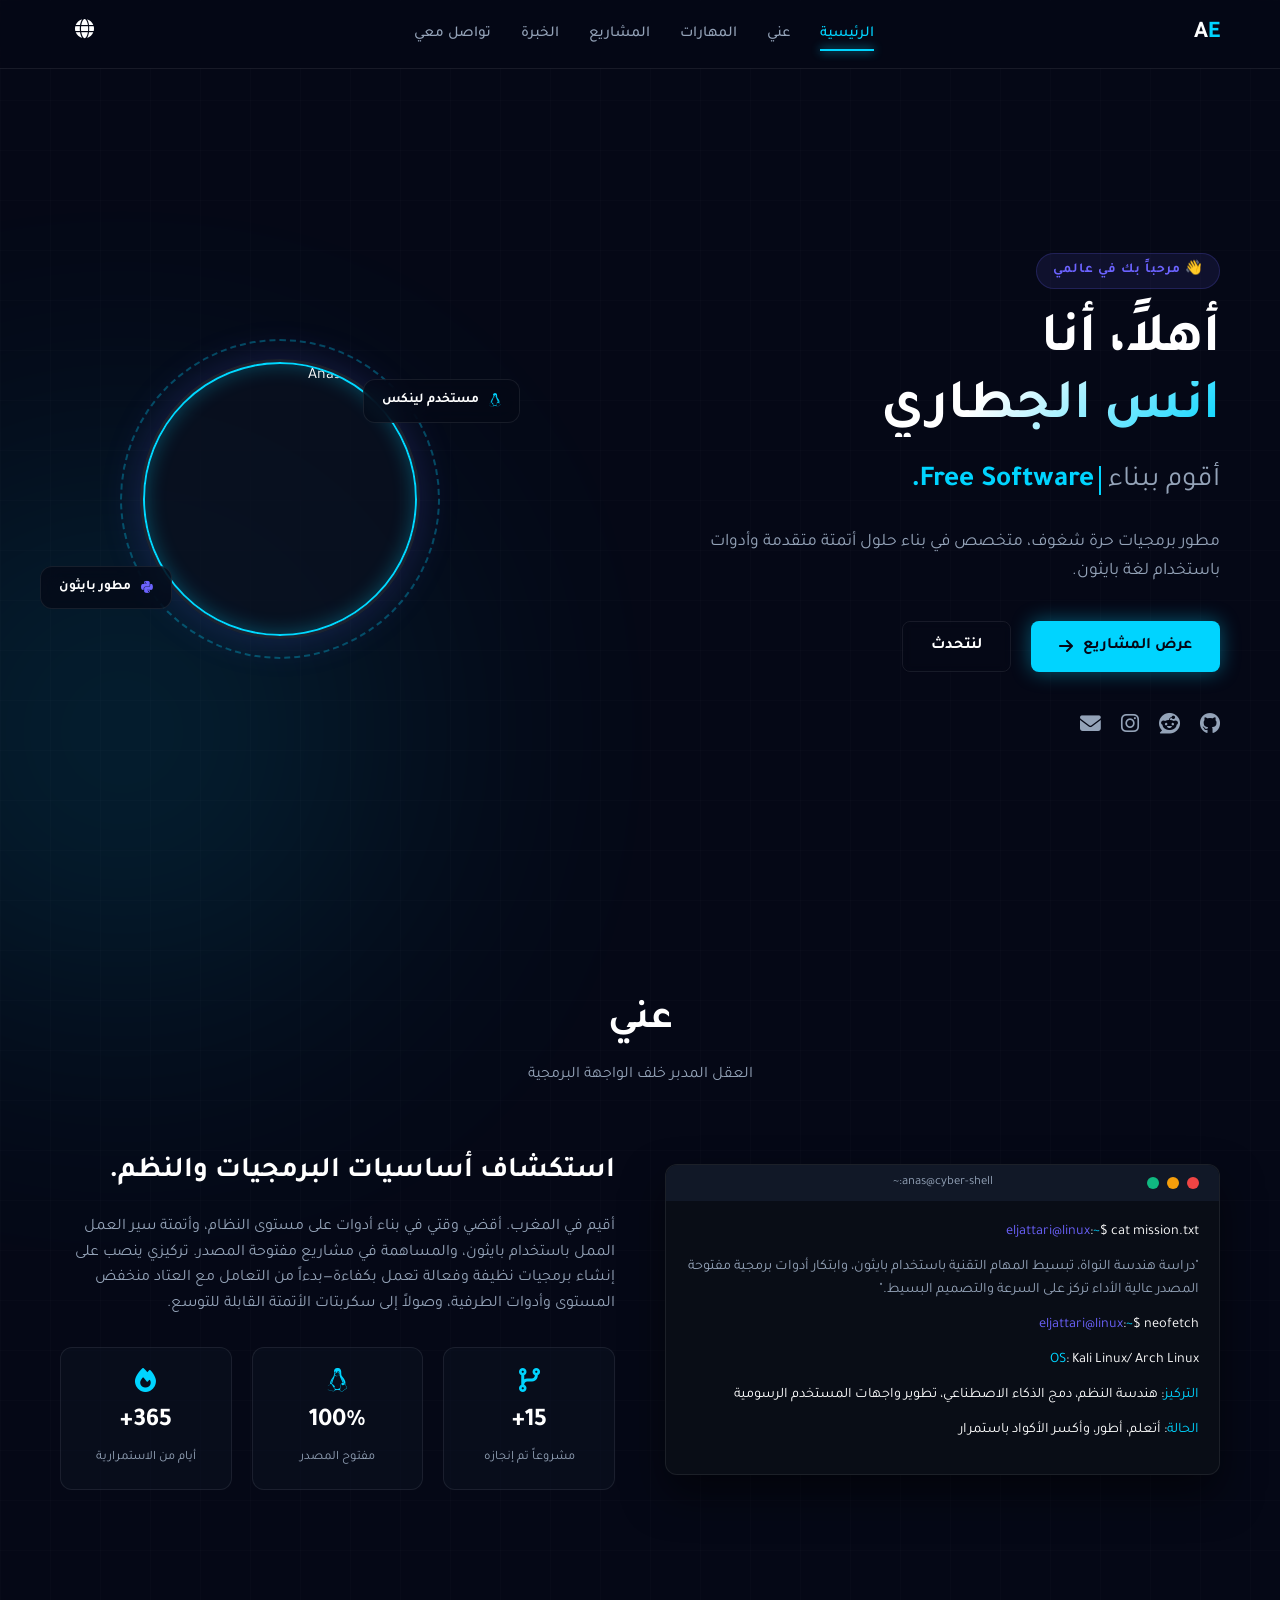
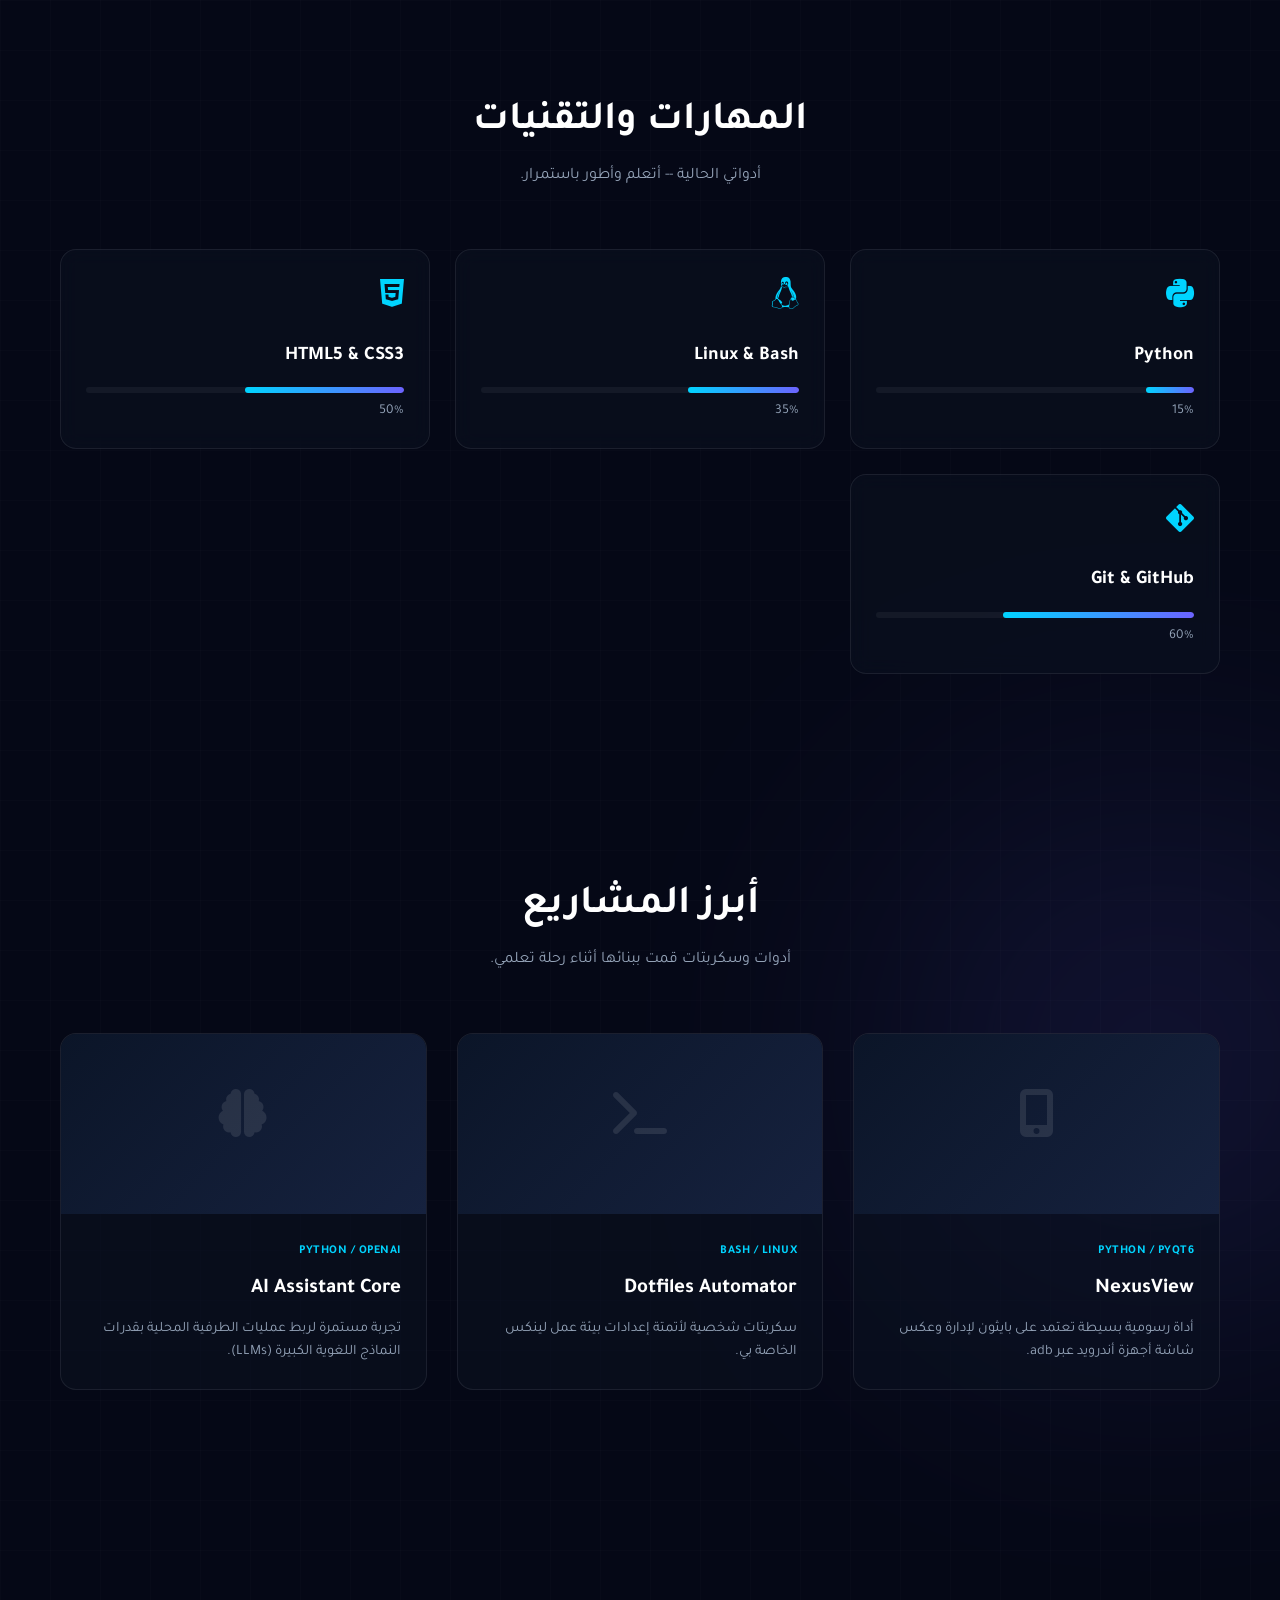
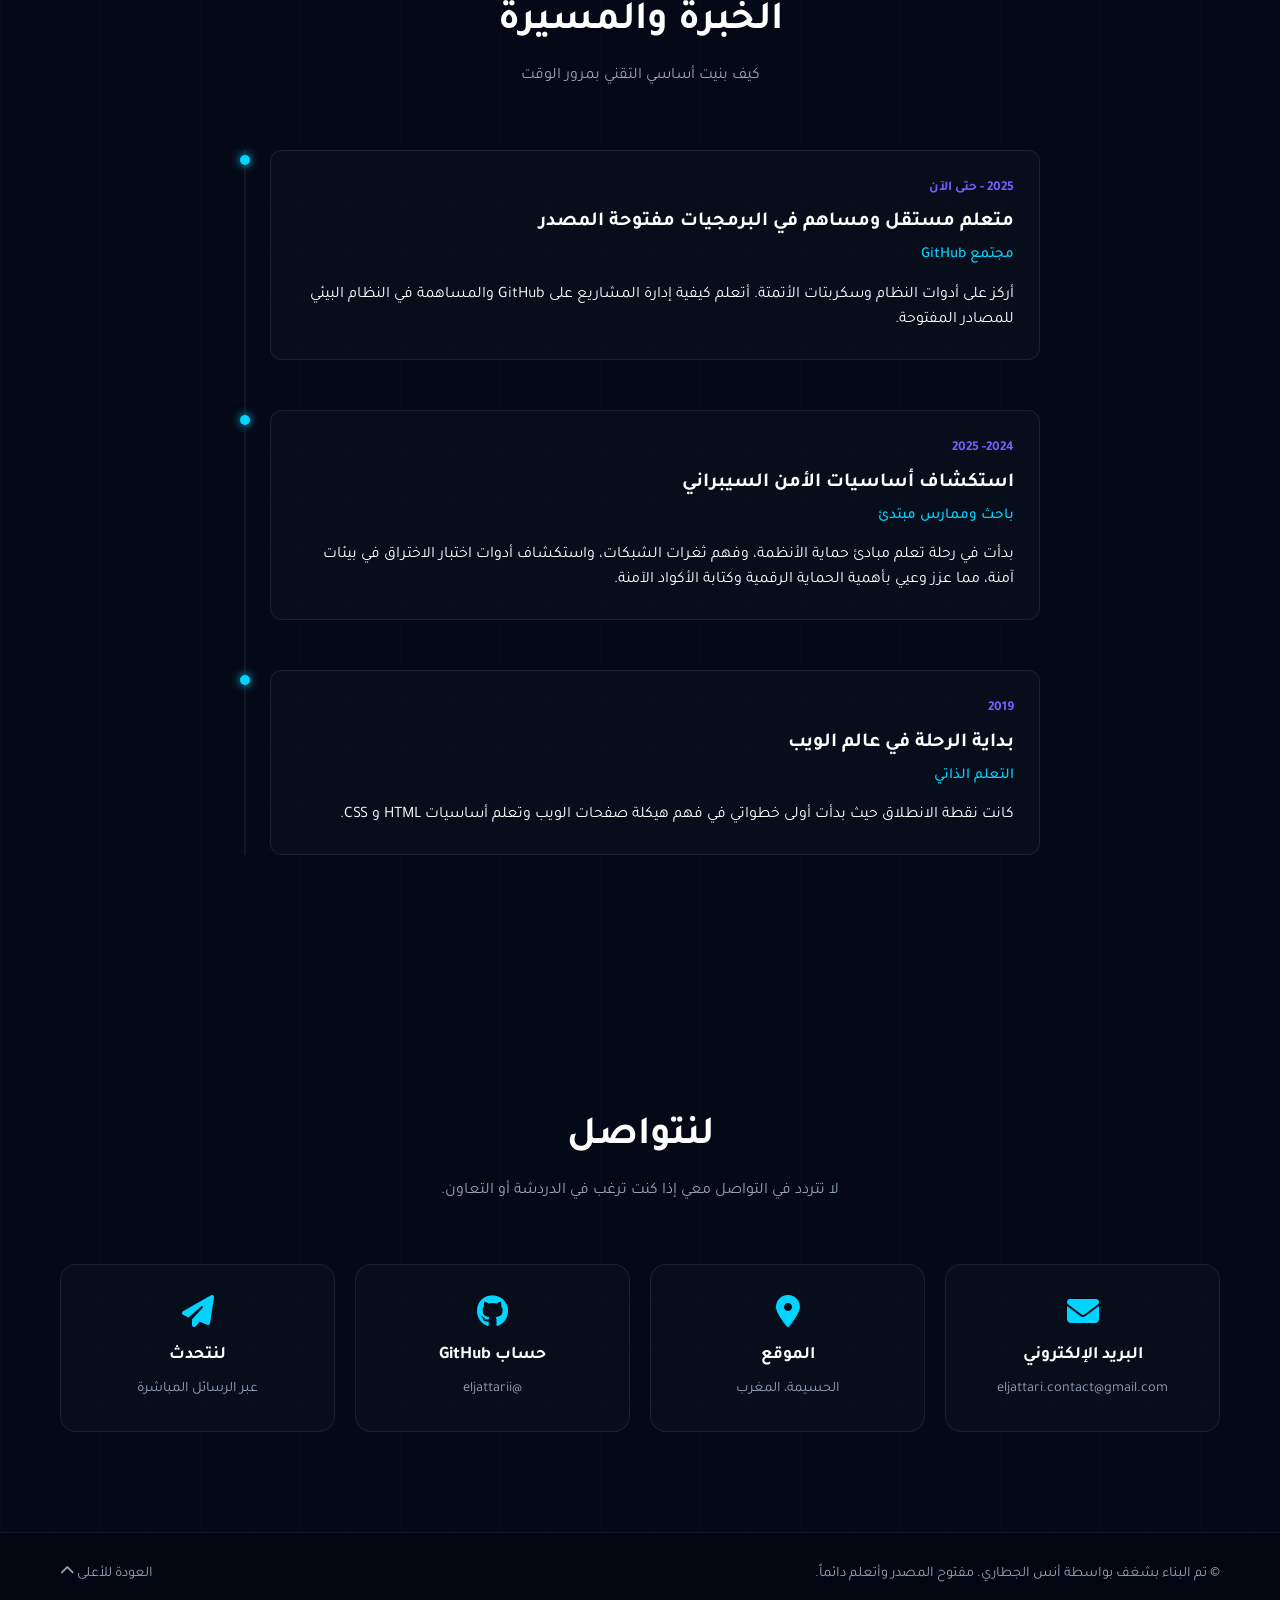
==== index_ar.html @ bcbc070b "Add files via upload" ====
<!DOCTYPE html>
<html lang="ar" dir="rtl">
<head>
    <meta charset="UTF-8">
    <meta name="viewport" content="width=device-width, initial-scale=1.0">
    <title>انس الجطاري | معرض اعمالي</title>
    <link rel="preconnect" href="https://fonts.googleapis.com">
    <link rel="preconnect" href="https://fonts.gstatic.com" crossorigin>
    <link href="https://fonts.googleapis.com/css2?family=Inter:wght@300;400;500;600;700&family=Poppins:wght@400;600;700&display=swap" rel="stylesheet">
    <link rel="stylesheet" href="https://cdnjs.cloudflare.com/ajax/libs/font-awesome/6.4.0/css/all.min.css">
    <link rel="stylesheet" href="style.css">
</head>
<body>

    <div class="bg-glow blue-glow"></div>
    <div class="bg-glow purple-glow"></div>
    <div class="space-grid"></div>

    <header class="navbar">
        <div class="nav-container">
            <a href="#" class="logo">A<span>E</span></a>
            <nav class="nav-menu">
                <a href="#home" class="nav-link active">الرئيسية</a>
                <a href="#about" class="nav-link">عني</a>
                <a href="#skills" class="nav-link">المهارات</a>
                <a href="#projects" class="nav-link">المشاريع</a>
                <a href="#experience" class="nav-link">الخبرة</a>
                <a href="#contact" class="nav-link">تواصل معي</a>
            </nav>
            <div class="nav-actions">
                <button class="lang-toggle" id="langToggle"><i class="fas fa-globe"></i></button>
                <button class="mobile-toggle" id="mobileToggle"><i class="fas fa-bars"></i></button>
            </div>
        </div>
    </header>

    <section id="home" class="hero-section">
        <div class="container hero-grid">
            <div class="hero-content">
                <div class="greeting-badge">👋 مرحباً بك في عالمي</div>
                <h1 class="hero-title">أهلاً، أنا <br><span class="gradient-text">أنس الجطاري</span></h1>
                <h2 class="hero-subtitle">أقوم ببناء <span class="typing-text"></span></h2>
                <p class="hero-description">
                   مطور برمجيات حرة شغوف، متخصص في بناء حلول أتمتة متقدمة وأدوات باستخدام لغة بايثون.
                </p>
                <div class="hero-buttons">
                    <a href="#projects" class="btn btn-primary">عرض المشاريع <i class="fas fa-arrow-right"></i></a>
                    <a href="#contact" class="btn btn-secondary">لنتحدث</a>
                </div>
                <div class="hero-socials">
                    <a href="https://github.com/eljattarii" target="_blank" class="social-icon"><i class="fab fa-github"></i></a>
                    <a href="https://reddit.com/eljattarii" target="_blank" class="social-icon"><i class="fab fa-reddit"></i></a>
                    <a href="https://instagram.com/eljattarii" target="_blank" class="social-icon"><i class="fab fa-instagram"></i></a>
                    <a href="mailto:eljattari.contact@email.com" class="social-icon"><i class="fas fa-envelope"></i></a>
                </div>
            </div>
            <div class="hero-image-container">
                <div class="avatar-glow-ring"></div>
                <div class="avatar-wrapper">
                       <img src="Images/avatar.jpg" alt="Anas Eljattari"class="fallback-avatar">
                    </div>
                <div class="floating-card card-1">
                    <i class="fab fa-linux text-blue"></i>
                    <span>مستخدم لينكس</span>
                </div>
                <div class="floating-card card-2">
                    <i class="fab fa-python text-purple"></i>
                    <span>مطور بايثون</span>
                </div>
            </div>
        </div>
    </section>

    <section id="about" class="about-section section-padding">
        <div class="container">
            <div class="section-header">
                <h2 class="section-title">عني</h2>
                <p class="section-subtitle">العقل المدبر خلف الواجهة البرمجية</p>
            </div>
            <div class="about-grid">
                <div class="about-visual">
                    <div class="mock-terminal">
                        <div class="terminal-header">
                            <span class="dot red"></span>
                            <span class="dot yellow"></span>
                            <span class="dot green"></span>
                            <span class="terminal-title">anas@cyber-shell:~</span>
                        </div>
                        <div class="terminal-body">
                            <p><span class="t-purple">eljattari@linux</span>:<span class="t-blue">~</span>$ cat mission.txt</p>
                            <p class="t-gray">"دراسة هندسة النواة، تبسيط المهام التقنية باستخدام بايثون، وابتكار أدوات برمجية مفتوحة المصدر عالية الأداء تركز على السرعة والتصميم البسيط."</p>
                            <p><span class="t-purple">eljattari@linux</span>:<span class="t-blue">~</span>$ neofetch</p>
                            <p><span class="t-blue">OS</span>: Kali Linux/ Arch Linux</p>
                            <p><span class="t-blue">التركيز</span>: هندسة النظم، دمج الذكاء الاصطناعي، تطوير واجهات المستخدم الرسومية</p>
                            <p><span class="t-blue">الحالة</span>: أتعلم، أطور، وأكسر الأكواد باستمرار</p>
                        </div>
                    </div>
                </div>
                <div class="about-info">
                    <h3>استكشاف أساسيات البرمجيات والنظم.</h3>
                    <p>
                      أقيم في المغرب. أقضي وقتي في بناء أدوات على مستوى النظام، وأتمتة سير العمل الممل باستخدام بايثون، والمساهمة في مشاريع مفتوحة المصدر. تركيزي ينصب على إنشاء برمجيات نظيفة وفعالة تعمل بكفاءة—بدءاً من التعامل مع العتاد منخفض المستوى وأدوات الطرفية، وصولاً إلى سكربتات الأتمتة القابلة للتوسع.
                    </p>
                    <div class="stats-grid">
                        <div class="stat-card">
                            <i class="fas fa-code-branch stat-icon"></i>
                            <div class="stat-val">15+</div>
                            <div class="stat-lbl">مشروعاً تم إنجازه</div>
                        </div>
                        <div class="stat-card">
                            <i class="fab fa-linux stat-icon"></i>
                            <div class="stat-val">100%</div>
                            <div class="stat-lbl">مفتوح المصدر</div>
                        </div>
                        <div class="stat-card">
                            <i class="fas fa-fire stat-icon"></i>
                            <div class="stat-val">365+</div>
                            <div class="stat-lbl">أيام من الاستمرارية</div>
                        </div>
                    </div>
                </div>
            </div>
        </div>
    </section>

    <section id="skills" class="skills-section section-padding">
        <div class="container">
            <div class="section-header">
                <h2 class="section-title">المهارات والتقنيات</h2>
                <p class="section-subtitle">أدواتي الحالية -- أتعلم وأطور باستمرار.</p>
            </div>
            <div class="skills-grid">
                <div class="skill-card">
                    <div class="skill-icon-wrap"><i class="fab fa-python"></i></div>
                    <h3>Python</h3>
                    <div class="progress-container">
                        <div class="progress-bar" style="width: 15%"></div>
                    </div>
                    <span class="percentage">15%</span>
                </div>
                <div class="skill-card">
                    <div class="skill-icon-wrap"><i class="fab fa-linux"></i></div>
                    <h3>Linux & Bash</h3>
                    <div class="progress-container">
                        <div class="progress-bar" style="width: 35%"></div>
                    </div>
                    <span class="percentage">35%</span>
                </div>
                <div class="skill-card">
                    <div class="skill-icon-wrap"><i class="fab fa-html5"></i></div>
                    <h3>HTML5 & CSS3</h3>
                    <div class="progress-container">
                        <div class="progress-bar" style="width: 50%"></div>
                    </div>
                    <span class="percentage">50%</span>
                </div>
        
                <div class="skill-card">
                    <div class="skill-icon-wrap"><i class="fab fa-git-alt"></i></div>
                    <h3>Git & GitHub</h3>
                    <div class="progress-container">
                        <div class="progress-bar" style="width: 60%"></div>
                    </div>
                    <span class="percentage">60%</span>
                </div>
            </div>
        </div>
    </section>

    <section id="projects" class="projects-section section-padding">
        <div class="container">
            <div class="section-header">
                <h2 class="section-title">أبرز المشاريع</h2>
                <p class="section-subtitle">أدوات وسكربتات قمت ببنائها أثناء رحلة تعلمي.</p>
            </div>
            <div class="projects-grid">
                <div class="project-card">
                    <div class="project-img">
                        <div class="project-overlay">
                            <a href="https://github.com/eljattarii/NexusView" target="_blank" class="proj-link"><i class="fab fa-github"></i></a>
                            <a href="#" class="proj-link"><i class="fas fa-external-link-alt"></i></a>
                        </div>
                        <div class="project-placeholder">
                            <i class="fas fa-mobile-alt"></i>
                        </div>
                    </div>
                    <div class="project-info">
                        <span class="project-tag">Python / PyQt6</span>
                        <h3>NexusView</h3>
                        <p>أداة رسومية بسيطة تعتمد على بايثون لإدارة وعكس شاشة أجهزة أندرويد عبر adb.</p>
                    </div>
                </div>
                <div class="project-card">
                    <div class="project-img">
                        <div class="project-overlay">
                            <a href="#" class="proj-link"><i class="fab fa-github"></i></a>
                        </div>
                        <div class="project-placeholder">
                            <i class="fas fa-terminal"></i>
                        </div>
                    </div>
                    <div class="project-info">
                        <span class="project-tag">Bash / Linux</span>
                        <h3>Dotfiles Automator</h3>
                        <p>سكربتات شخصية لأتمتة إعدادات بيئة عمل لينكس الخاصة بي.</p>
                    </div>
                </div>
                <div class="project-card">
                    <div class="project-img">
                        <div class="project-overlay">
                            <a href="#" class="proj-link"><i class="fab fa-github"></i></a>
                        </div>
                        <div class="project-placeholder">
                            <i class="fas fa-brain"></i>
                        </div>
                    </div>
                    <div class="project-info">
                        <span class="project-tag">Python / OpenAI</span>
                        <h3>AI Assistant Core</h3>
                        <p>تجربة مستمرة لربط عمليات الطرفية المحلية بقدرات النماذج اللغوية الكبيرة (LLMs).</p>
                    </div>
                </div>
            </div>
        </div>
    </section>

    <section id="experience" class="experience-section section-padding">
        <div class="container">
            <div class="section-header">
                <h2 class="section-title">الخبرة والمسيرة</h2>
                <p class="section-subtitle">كيف بنيت أساسي التقني بمرور الوقت</p>

            </div>
            <div class="timeline">
                <div class="timeline-item">
                    <div class="timeline-dot"></div>
                    <div class="timeline-content">
                        <span class="timeline-date">2025 - حتى الآن</span>
                        <h3>متعلم مستقل ومساهم في البرمجيات مفتوحة المصدر</h3>
                        <h4 class="text-blue">مجتمع GitHub</h4>
                        <p>أركز على أدوات النظام وسكربتات الأتمتة. أتعلم كيفية إدارة المشاريع على GitHub والمساهمة في النظام البيئي للمصادر المفتوحة.</p>
                    </div>
                </div>

                <div class="timeline-item">
    <div class="timeline-dot"></div>
    <div class="timeline-content">
        <span class="timeline-date">2024- 2025</span>
        <h3>استكشاف أساسيات الأمن السيبراني</h3>
        <h4 class="text-blue">باحث وممارس مبتدئ</h4>
        <p>بدأت في رحلة تعلم مبادئ حماية الأنظمة، وفهم ثغرات الشبكات، واستكشاف أدوات اختبار الاختراق في بيئات آمنة، مما عزز وعيي بأهمية الحماية الرقمية وكتابة الأكواد الآمنة.</p>
    </div>
    </div>


<div class="timeline-item">
    <div class="timeline-dot"></div>
    <div class="timeline-content">
        <span class="timeline-date">2019</span>
        <h3>بداية الرحلة في عالم الويب</h3>
        <h4 class="text-blue">التعلم الذاتي</h4>
        <p>كانت نقطة الانطلاق حيث بدأت أولى خطواتي في فهم هيكلة صفحات الويب وتعلم أساسيات HTML و CSS.</p>
    </div>
    </div>
  </div>
  </div>
      </section>

    <section id="contact" class="contact-section section-padding">
        <div class="container">
            <div class="section-header">
                <h2 class="section-title">لنتواصل</h2>
                <p class="section-subtitle">لا تتردد في التواصل معي إذا كنت ترغب في الدردشة أو التعاون.</p>
            </div>
            <div class="contact-grid">
                <div class="contact-card">
                    <i class="fas fa-envelope contact-icon"></i>
                    <h3>البريد الإلكتروني</h3>
                    <p>eljattari.contact@gmail.com</p>
                </div>
                <div class="contact-card">
                    <i class="fas fa-map-marker-alt contact-icon"></i>
                    <h3>الموقع</h3>
                    <p>الحسيمة، المغرب</p>
                </div>
                <div class="contact-card">
                    <i class="fab fa-github contact-icon"></i>
                    <h3>حساب GitHub</h3>
                    <p>@eljattarii</p>
                </div>
                <div class="contact-card">
                    <i class="fas fa-paper-plane contact-icon"></i>
                    <h3>لنتحدث</h3>
                    <p>عبر الرسائل المباشرة</p>
                </div>
            </div>
        </div>
    </section>

    <footer class="footer">
        <div class="container footer-content">
            <p>&copy; تم البناء بشغف بواسطة أنس الجطاري. مفتوح المصدر وأتعلم دائماً.</p>
            <a href="#" class="back-to-top">العودة للأعلى <i class="fas fa-chevron-up"></i></a>
        </div>
    </footer>

    <script src="script.js"></script>
</body>
</html>
---- style.css ----
@import url('https://fonts.googleapis.com/css2?family=Tajawal:wght@300;400;700&display=swap');

* {
    margin: 0;
    padding: 0;
    box-sizing: border-box;
    scroll-behavior: smooth;
}
html[dir="rtl"] {
    margin: 0;
    padding: 0;
    overflow-x: hidden;
}

:root {
    --bg-dark: #050816;
    --bg-card: rgba(11, 17, 32, 0.6);
    --border-glass: rgba(255, 255, 255, 0.08);
    --text-primary: #ffffff;
    --text-secondary: #94a3b8;
    --neon-blue: #00d4ff;
    --neon-purple: #6c63ff;
    --accent-gold: #d4af37;
    --font-main: 'Inter', sans-serif;
    --font-heading: 'Poppins', sans-serif;
}

body {
    background-color: var(--bg-dark);
    color: var(--text-primary);
    font-family: var(--font-main);
    overflow-x: hidden;
    position: relative;
    line-height: 1.6;
}

[dir="rtl"], [dir="rtl"] body, [dir="rtl"] h1, [dir="rtl"] h2, [dir="rtl"] h3, [dir="rtl"] h4, [dir="rtl"] h5, [dir="rtl"] h6, [dir="rtl"] p, [dir="rtl"] span, [dir="rtl"] a, [dir="rtl"] button {
    font-family: 'Tajawal', sans-serif !important;
}



.container {
    width: 100%;
    max-width: 1200px;
    margin: 0 auto;
    padding: 0 20px;
}

/* Background Effects */
.bg-glow {
    position: absolute;
    width: 500px;
    height: 500px;
    border-radius: 50%;
    filter: blur(140px);
    opacity: 0.15;
    z-index: -1;
    pointer-events: none;
}

.blue-glow {
    top: 10%;
    left: -10%;
    background: var(--neon-blue);
}

.purple-glow {
    top: 50%;
    right: -10%;
    background: var(--neon-purple);
}

.space-grid {
    position: absolute;
    top: 0;
    left: 0;
    width: 100%;
    height: 100%;
    background-image: linear-gradient(rgba(255,255,255,0.01) 1px, transparent 1px),
                      linear-gradient(90deg, rgba(255,255,255,0.01) 1px, transparent 1px);
    background-size: 50px 50px;
    z-index: -2;
    pointer-events: none;
}

/* Glassmorphism Common Style */
.glass-card {
    background: var(--bg-card);
    backdrop-filter: blur(12px);
    -webkit-backdrop-filter: blur(12px);
    border: 1px solid var(--border-glass);
    border-radius: 16px;
}

/* Navbar Style */
.navbar {
    position: sticky;
    top: 0;
    width: 100%;
    z-index: 1000;
    background: rgba(5, 8, 22, 0.7);
    backdrop-filter: blur(12px);
    border-bottom: 1px solid var(--border-glass);
    padding: 15px 0;
    transition: all 0.3s ease;
}

.nav-container {
    display: flex;
    justify-content: space-between;
    align-items: center;
    max-width: 1200px;
    margin: 0 auto;
    padding: 0 20px;
}

.logo {
    font-family: var(--font-heading);
    font-size: 1.5rem;
    font-weight: 700;
    color: var(--text-primary);
    text-decoration: none;
}

.logo span {
    color: var(--neon-blue);
}

.nav-menu {
    display: flex;
    gap: 30px;
}

.nav-link {
    color: var(--text-secondary);
    text-decoration: none;
    font-size: 0.95rem;
    font-weight: 500;
    transition: all 0.3s ease;
    position: relative;
    padding: 5px 0;
}

.nav-link:hover, .nav-link.active {
    color: var(--neon-blue);
}

.nav-link::after {
    content: '';
    position: absolute;
    bottom: 0;
    left: 0;
    width: 0;
    height: 2px;
    background: var(--neon-blue);
    transition: width 0.3s ease;
    box-shadow: 0 0 10px var(--neon-blue);
}

.nav-link:hover::after, .nav-link.active::after {
    width: 100%;
}

.nav-actions button {
    background: none;
    border: none;
    color: var(--text-primary);
    font-size: 1.2rem;
    cursor: pointer;
    margin-left: 15px;
    transition: color 0.3s;
}

.nav-actions button:hover {
    color: var(--neon-purple);
}

.mobile-toggle {
    display: none;
}

/* Hero Section */
.hero-section {
    padding: 100px 0 60px;
    min-height: calc(100vh - 80px);
    display: flex;
    align-items: center;
}

.hero-grid {
    display: grid;
    grid-template-columns: 1.2fr 0.8fr;
    gap: 60px;
    align-items: center;
}

.greeting-badge {
    display: inline-block;
    background: rgba(108, 99, 255, 0.1);
    border: 1px solid rgba(108, 99, 255, 0.2);
    color: var(--neon-purple);
    padding: 6px 16px;
    border-radius: 30px;
    font-size: 0.85rem;
    font-weight: 600;
    margin-bottom: 20px;
    text-transform: uppercase;
    letter-spacing: 1px;
}

.hero-title {
    font-family: var(--font-heading);
    font-size: 3.5rem;
    line-height: 1.2;
    margin-bottom: 15px;
}

.gradient-text {
    background: linear-gradient(135deg, var(--text-primary) 30%, var(--neon-blue) 100%);
    -webkit-background-clip: text;
    -webkit-text-fill-color: transparent;
}

.hero-subtitle {
    font-size: 1.8rem;
    color: var(--text-secondary);
    margin-bottom: 25px;
    font-weight: 400;
}

.typing-text {
    color: var(--neon-blue);
    font-weight: 600;
    border-right: 2px solid var(--neon-blue);
    padding-right: 5px;
    animation: blink 0.7s infinite;
}

.hero-description {
    color: var(--text-secondary);
    font-size: 1.1rem;
    margin-bottom: 35px;
    max-width: 550px;
}

.hero-buttons {
    display: flex;
    gap: 20px;
    margin-bottom: 40px;
}

.btn {
    padding: 12px 28px;
    border-radius: 8px;
    font-weight: 600;
    text-decoration: none;
    transition: all 0.3s ease;
    display: inline-flex;
    align-items: center;
    gap: 10px;
}

.btn-primary {
    background: var(--neon-blue);
    color: var(--bg-dark);
    box-shadow: 0 0 20px rgba(0, 212, 255, 0.4);
}

.btn-primary:hover {
    background: #00b9df;
    transform: translateY(-2px);
    box-shadow: 0 0 30px rgba(0, 212, 255, 0.6);
}

.btn-secondary {
    background: transparent;
    color: var(--text-primary);
    border: 1px solid var(--border-glass);
    backdrop-filter: blur(5px);
}

.btn-secondary:hover {
    background: rgba(255, 255, 255, 0.05);
    border-color: var(--neon-purple);
    transform: translateY(-2px);
}

.hero-socials {
    display: flex;
    gap: 20px;
}

.social-icon {
    color: var(--text-secondary);
    font-size: 1.3rem;
    transition: all 0.3s ease;
}

.social-icon:hover {
    color: var(--neon-blue);
    transform: scale(1.15);
}

/* Hero Image & Ring Layout */
.hero-image-container {
    position: relative;
    display: flex;
    justify-content: center;
    align-items: center;
}

.avatar-glow-ring {
    position: absolute;
    width: 320px;
    height: 320px;
    border-radius: 50%;
    border: 2px dashed rgba(0, 212, 255, 0.3);
    animation: spin 40s linear infinite;
}

.avatar-wrapper {
    width: 280px;
    height: 280px;
    border-radius: 50%;
    background: rgba(11, 17, 32, 0.8);
    border: 3px solid var(--border-glass);
    overflow: hidden;
    box-shadow: 0 0 40px rgba(108, 99, 255, 0.2);
    display: flex;
    justify-content: center;
    align-items: center;
}

.fallback-avatar {
    width: 100%;
    height: 100%;
  object-fit: cover;
  border-radius: 50%;
  border: 2px solid #00D9FF;
   box-shadow: 0 0 40px #00D9FF, 0 0 80px #3A86FF, inset 0 0 20px rgba(0, 217, 255, 0.3);
}  

.floating-card {
    position: absolute;
    background: rgba(5, 8, 22, 0.75);
    backdrop-filter: blur(10px);
    border: 1px solid var(--border-glass);
    padding: 10px 18px;
    border-radius: 12px;
    display: flex;
    align-items: center;
    gap: 10px;
    font-weight: 600;
    font-size: 0.85rem;
    animation: float 4s ease-in-out infinite;
}

.card-1 {
    top: 20px;
    right: -20px;
    animation-delay: 0s;
}

.card-2 {
    bottom: 30px;
    left: -20px;
    animation-delay: 2s;
}

.text-blue { color: var(--neon-blue); }
.text-purple { color: var(--neon-purple); }

/* Common Section Header */
.section-padding {
    padding: 100px 0;
}

.section-header {
    text-align: center;
    margin-bottom: 60px;
}

.section-title {
    font-family: var(--font-heading);
    font-size: 2.5rem;
    margin-bottom: 10px;
    position: relative;
    display: inline-block;
}

.section-subtitle {
    color: var(--text-secondary);
    font-size: 1rem;
}

/* About Section & Mock Terminal */
.about-grid {
    display: grid;
    grid-template-columns: 1fr 1fr;
    gap: 50px;
    align-items: center;
}

.mock-terminal {
    background: #090d16;
    border: 1px solid var(--border-glass);
    border-radius: 12px;
    box-shadow: 0 20px 40px rgba(0,0,0,0.5);
    overflow: hidden;
}

.terminal-header {
    background: #111827;
    padding: 12px;
    display: flex;
    align-items: center;
    position: relative;
}

.dot {
    width: 12px;
    height: 12px;
    border-radius: 50%;
    margin-right: 8px;
    display: inline-block;
}

.red { background: #ef4444; }
.yellow { background: #f59e0b; }
.green { background: #10b981; }

.terminal-title {
    font-size: 0.8rem;
    color: var(--text-secondary);
    position: absolute;
    width: 100%;
    text-align: center;
    left: 0;
    pointer-events: none;
}

.terminal-body {
    padding: 20px;
    font-family: monospace;
    font-size: 0.9rem;
}

.terminal-body p {
    margin-bottom: 12px;
}

.t-purple { color: var(--neon-purple); }
.t-blue { color: var(--neon-blue); }
.t-gray { color: var(--text-secondary); }

.about-info h3 {
    font-size: 1.8rem;
    margin-bottom: 20px;
}

.about-info p {
    color: var(--text-secondary);
    margin-bottom: 30px;
}

.stats-grid {
    display: grid;
    grid-template-columns: repeat(3, 1fr);
    gap: 20px;
}

.stat-card {
    background: var(--bg-card);
    border: 1px solid var(--border-glass);
    padding: 20px;
    border-radius: 12px;
    text-align: center;
    transition: border-color 0.3s;
}

.stat-card:hover {
    border-color: var(--neon-blue);
}

.stat-icon {
    font-size: 1.5rem;
    color: var(--neon-blue);
    margin-bottom: 10px;
}

.stat-val {
    font-size: 1.6rem;
    font-weight: 700;
    margin-bottom: 5px;
}

.stat-lbl {
    font-size: 0.8rem;
    color: var(--text-secondary);
}

/* Skills Section Layout */
.skills-grid {
    display: grid;
    grid-template-columns: repeat(3, 1fr);
    gap: 25px;
}

.skill-card {
    background: var(--bg-card);
    backdrop-filter: blur(10px);
    border: 1px solid var(--border-glass);
    border-radius: 16px;
    padding: 25px;
    position: relative;
    transition: all 0.3s ease;
}

.skill-card:hover {
    transform: translateY(-5px);
    border-color: var(--neon-purple);
    box-shadow: 0 10px 25px rgba(108, 99, 255, 0.15);
}

.skill-icon-wrap {
    font-size: 2rem;
    color: var(--neon-blue);
    margin-bottom: 15px;
}

.skill-card h3 {
    font-size: 1.2rem;
    margin-bottom: 15px;
}

.progress-container {
    width: 100%;
    height: 6px;
    background: rgba(255,255,255,0.05);
    border-radius: 10px;
    margin-bottom: 8px;
    overflow: hidden;
}

.progress-bar {
    height: 100%;
    background: linear-gradient(90deg, var(--neon-blue), var(--neon-purple));
    border-radius: 10px;
}

.percentage {
    font-size: 0.85rem;
    color: var(--text-secondary);
    float: right;
}

/* Projects Section Layout */
.projects-grid {
    display: grid;
    grid-template-columns: repeat(3, 1fr);
    gap: 30px;
}

.project-card {
    background: var(--bg-card);
    border: 1px solid var(--border-glass);
    border-radius: 16px;
    overflow: hidden;
    transition: all 0.3s ease;
}

.project-card:hover {
    transform: translateY(-8px);
    border-color: var(--neon-blue);
    box-shadow: 0 15px 35px rgba(0, 212, 255, 0.15);
}

.project-img {
    height: 180px;
    background: linear-gradient(135deg, #0b1528, #16223f);
    position: relative;
    display: flex;
    justify-content: center;
    align-items: center;
}

.project-placeholder {
    font-size: 3rem;
    color: rgba(255,255,255,0.1);
}

.project-overlay {
    position: absolute;
    top: 0;
    left: 0;
    width: 100%;
    height: 100%;
    background: rgba(5, 8, 22, 0.8);
    display: flex;
    justify-content: center;
    align-items: center;
    gap: 15px;
    opacity: 0;
    transition: opacity 0.3s ease;
}

.project-card:hover .project-overlay {
    opacity: 1;
}

.proj-link {
    width: 45px;
    height: 45px;
    background: rgba(255,255,255,0.05);
    border: 1px solid var(--border-glass);
    border-radius: 50%;
    display: flex;
    justify-content: center;
    align-items: center;
    color: var(--text-primary);
    text-decoration: none;
    font-size: 1.2rem;
    transition: all 0.3s;
}

.proj-link:hover {
    background: var(--neon-blue);
    color: var(--bg-dark);
}

.project-info {
    padding: 25px;
}

.project-tag {
    font-size: 0.75rem;
    color: var(--neon-blue);
    font-weight: 600;
    letter-spacing: 0.5px;
    text-transform: uppercase;
}

.project-info h3 {
    font-size: 1.3rem;
    margin: 8px 0 12px;
}

.project-info p {
    color: var(--text-secondary);
    font-size: 0.9rem;
}

/* Timeline/Experience Layout */
.timeline {
    position: relative;
    max-width: 800px;
    margin: 0 auto;
    padding-left: 30px;
}

.timeline::before {
    content: '';
    position: absolute;
    top: 0;
    left: 4px;
    height: 100%;
    width: 2px;
    background: rgba(255,255,255,0.05);
}

.timeline-item {
    position: relative;
    margin-bottom: 50px;
}

.timeline-dot {
    position: absolute;
    left: -30px;
    top: 5px;
    width: 10px;
    height: 10px;
    border-radius: 50%;
    background: var(--neon-blue);
    box-shadow: 0 0 10px var(--neon-blue);
}

.timeline-content {
    background: var(--bg-card);
    border: 1px solid var(--border-glass);
    padding: 25px;
    border-radius: 12px;
}

.timeline-date {
    font-size: 0.85rem;
    color: var(--neon-purple);
    font-weight: 600;
}

.timeline-content h3 {
    margin: 5px 0;
    font-size: 1.25rem;
}

.timeline-content h4 {
    font-size: 0.95rem;
    font-weight: 500;
    margin-bottom: 15px;
}

/* Contact Grid Layout */
.contact-grid {
    display: grid;
    grid-template-columns: repeat(4, 1fr);
    gap: 20px;
}

.contact-card {
    background: var(--bg-card);
    border: 1px solid var(--border-glass);
    padding: 30px 20px;
    border-radius: 16px;
    text-align: center;
    transition: all 0.3s ease;
}

.contact-card:hover {
    border-color: var(--neon-blue);
    transform: translateY(-4px);
    box-shadow: 0 10px 20px rgba(0, 212, 255, 0.1);
}

.contact-icon {
    font-size: 2rem;
    color: var(--neon-blue);
    margin-bottom: 15px;
}

.contact-card h3 {
    font-size: 1.1rem;
    margin-bottom: 8px;
}

.contact-card p {
    color: var(--text-secondary);
    font-size: 0.9rem;
}

/* Footer Style */
.footer {
    border-top: 1px solid var(--border-glass);
    padding: 30px 0;
    background: #030611;
}

.footer-content {
    display: flex;
    justify-content: space-between;
    align-items: center;
    color: var(--text-secondary);
    font-size: 0.9rem;
}

.back-to-top {
    color: var(--text-secondary);
    text-decoration: none;
    transition: color 0.3s;
}

.back-to-top:hover {
    color: var(--neon-blue);
}

/* Keyframes Animations */
@keyframes blink {
    50% { border-color: transparent; }
}

@keyframes spin {
    100% { transform: rotate(30deg); }
}

@keyframes float {
    0%, 100% { transform: translateY(0); }
    50% { transform: translateY(-10px); }
}

/* Responsive Framework */
@media (max-width: 992px) {
    .hero-grid, .about-grid {
        grid-template-columns: 1fr;
        gap: 40px;
    }
    .hero-image-container {
        order: -1;
    }
    .skills-grid, .projects-grid {
        grid-template-columns: repeat(2, 1fr);
    }
    .contact-grid {
        grid-template-columns: repeat(2, 1fr);
    }
}

@media (max-width: 768px) {
    .nav-menu {
        display: none;
    }
    .mobile-toggle {
        display: inline-block !important;
    }
    .hero-title {
        font-size: 2.5rem;
    }
    .skills-grid, .projects-grid, .contact-grid {
        grid-template-columns: 1fr;
    }
    .stats-grid {
        grid-template-columns: 1fr;
  
  }
}
/* //////////////////////////// */
/* إخفاء القائمة افتراضياً */
.nav-menu {
    display: flex;
    transition: all 0.4s ease;
   
}

@media (max-width: 768px) {
    .nav-menu {
        display: none; /* مخفية في البداية */
        flex-direction: column;
        position: absolute;
        top: 70px;
        left: 0;
        width: 100%;
        background: rgba(15, 23, 42, 0.95);
        backdrop-filter: blur(10px);
        padding: 20px 0;
        opacity: 0;
        transform: translateY(-20px);
        pointer-events: none; /* لا تستقبل ضغطات وهي مخفية */

    }

    /* الكلاس الذي سيضيفه الـ JS */
    .nav-menu.show {
        display: flex;
        opacity: 1;
        transform: translateY(0);
        pointer-events: all;
    }
}

/* تنسيق زر الـ Toggle */
.mobile-toggle {
    cursor: pointer;
    background: none;
    border: none;
    color: white;
    font-size: 1.5rem;
    transition: transform 0.3s ease;
}

/* حركة بسيطة عند الضغط على الزر */
.mobile-toggle.rotate {
    transform: rotate(90deg);
}

@media (max-width: 768px) {
    .nav-link {
        border: none !important;
        outline: none !important;
        box-shadow: none !important;
        background-image: none !important;
    }

.nav-menu {
    display: flex;
    transition: all 0.4s ease;
   flex-direction: column;
   justify-content: center; /* توسيط عمودي */
  align-items: center;     /* توسيط أفقي */
  text-align: center;      /* ضمان توسيط النصوص */
}
  .nav-menu .nav-link::after {
        display: none !important;
    }
}
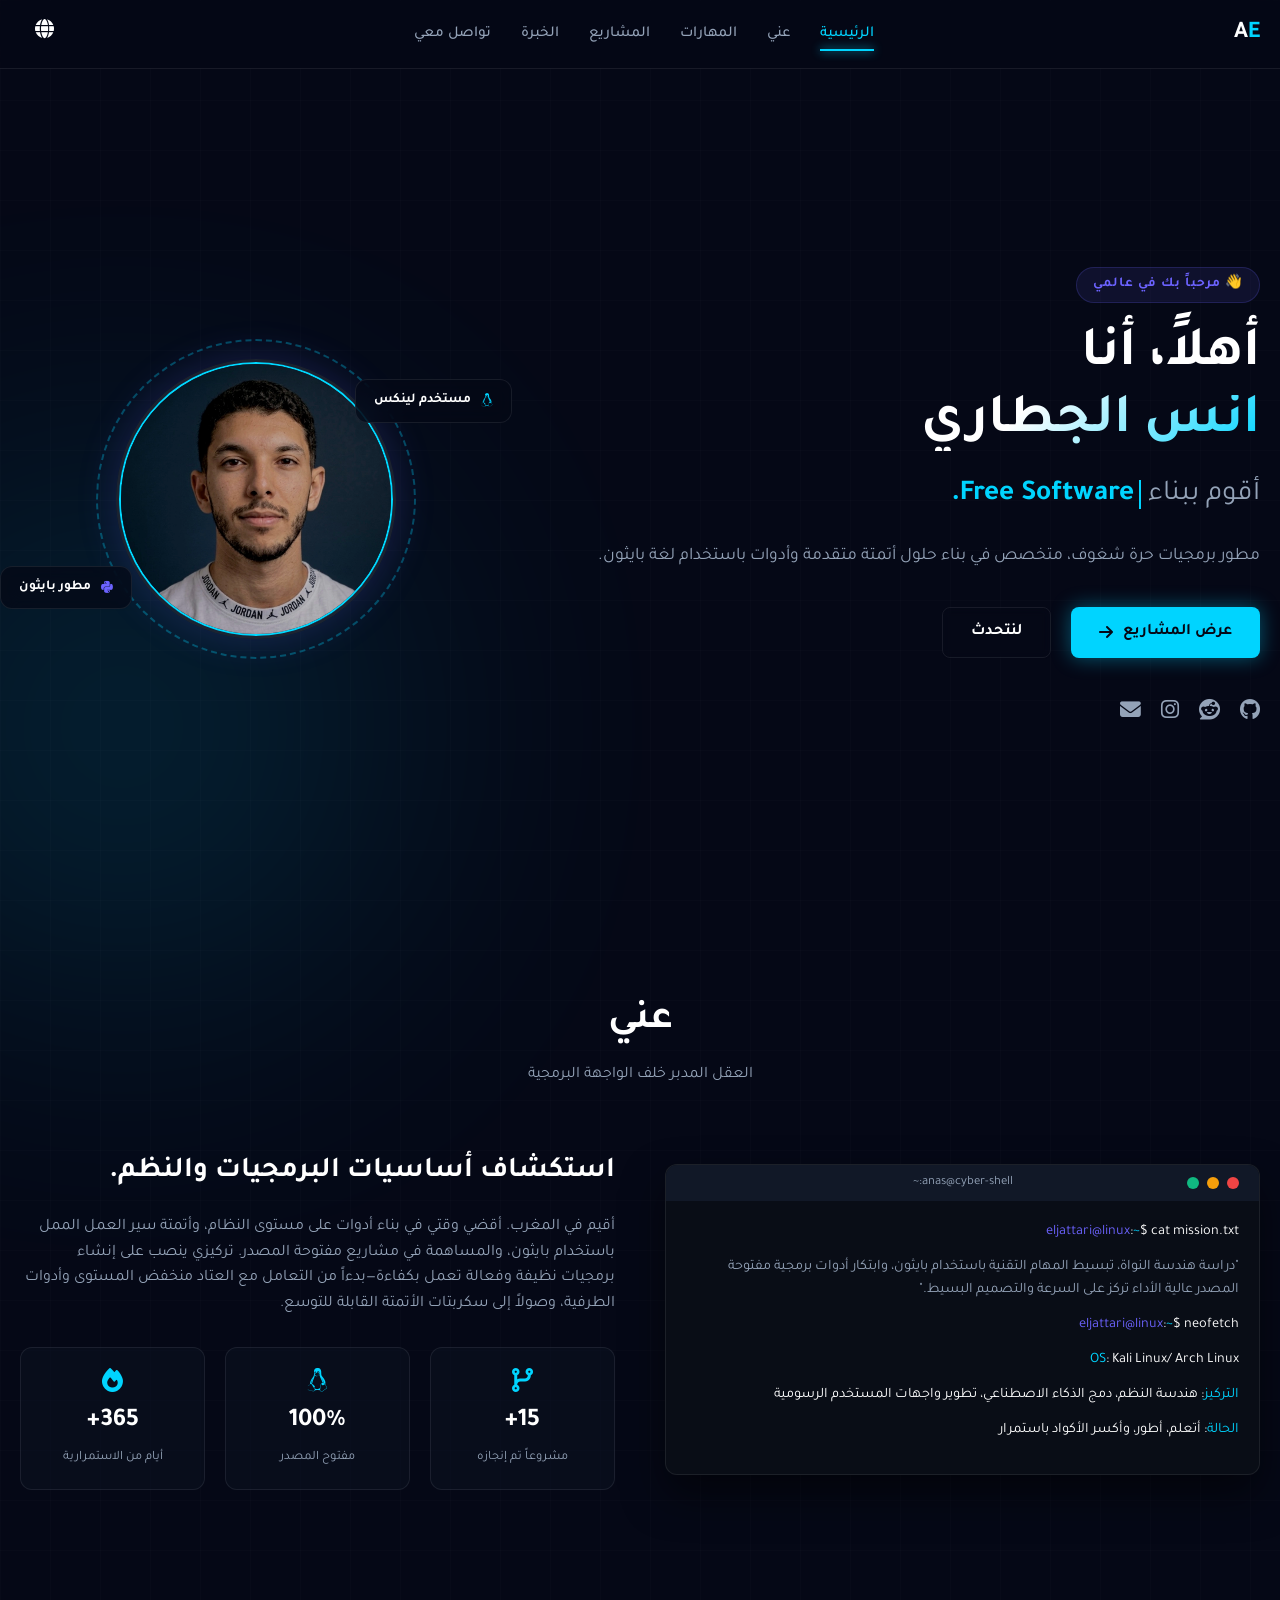
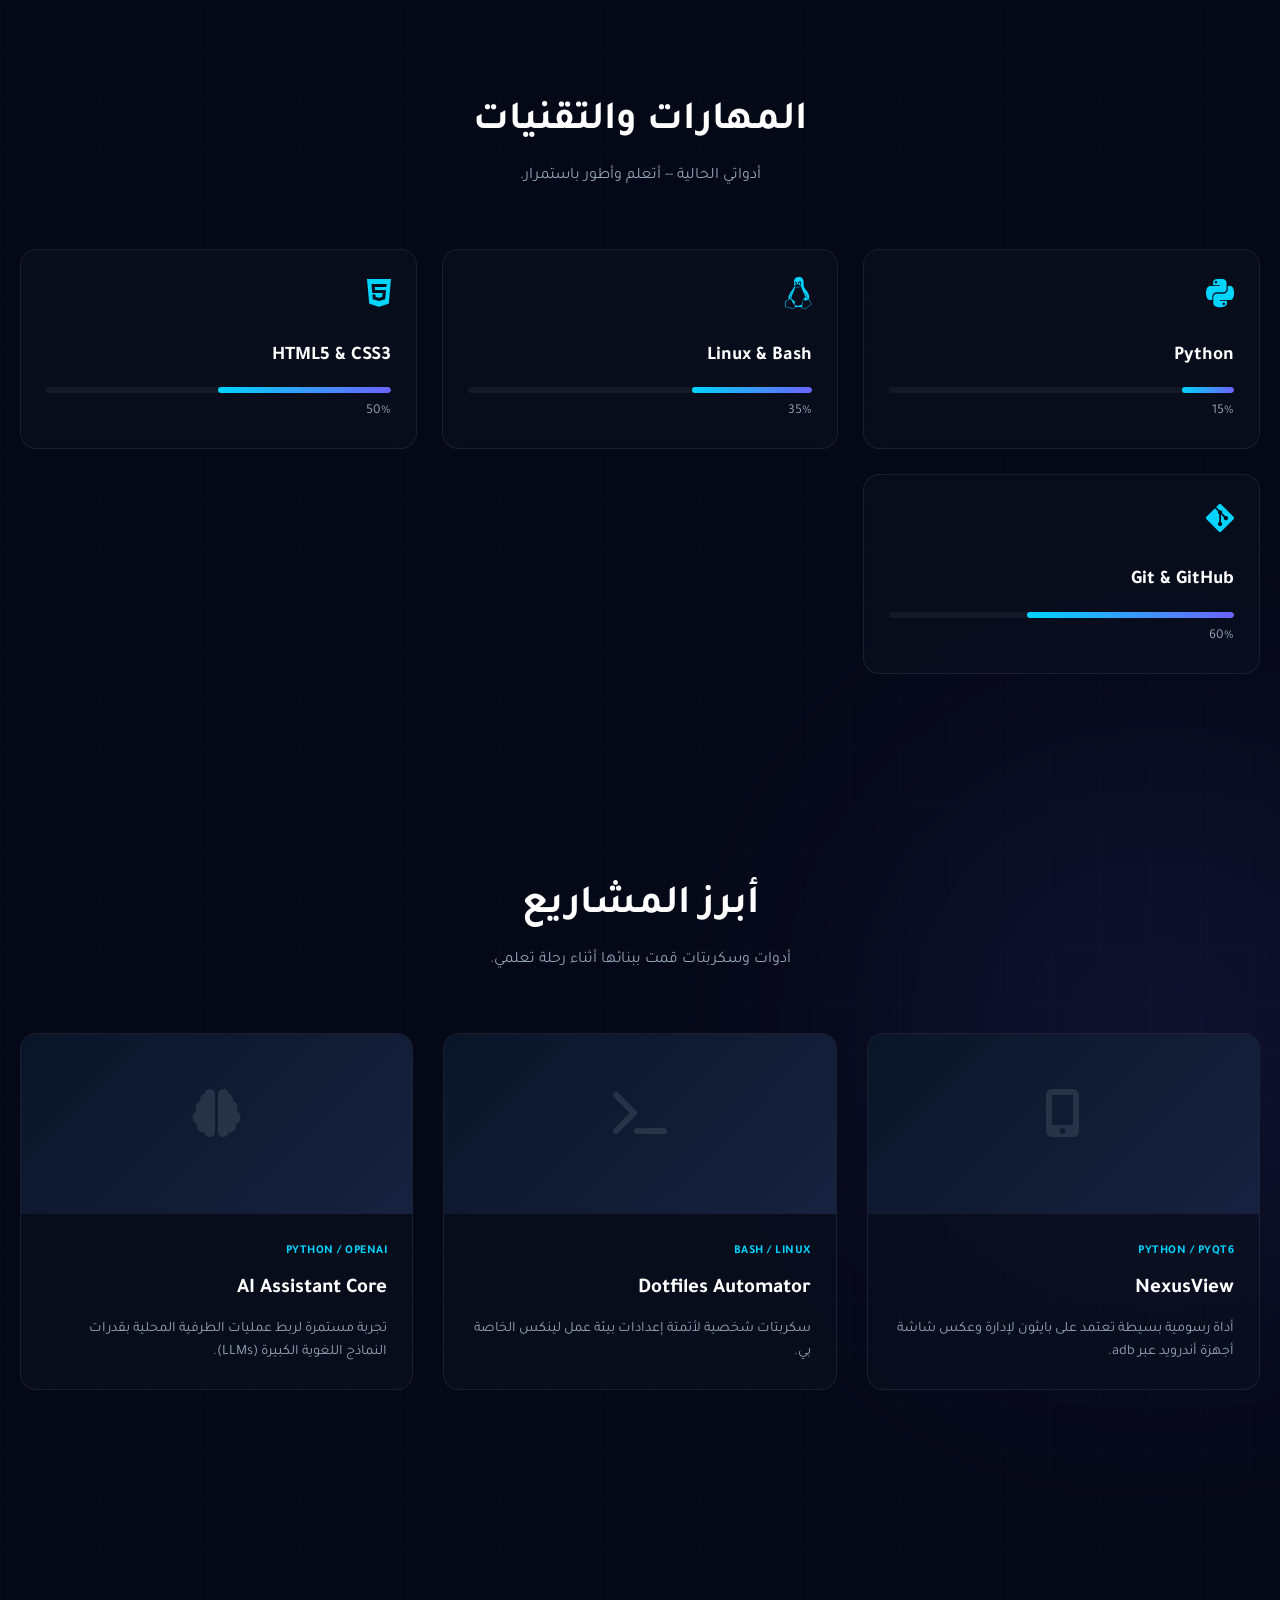
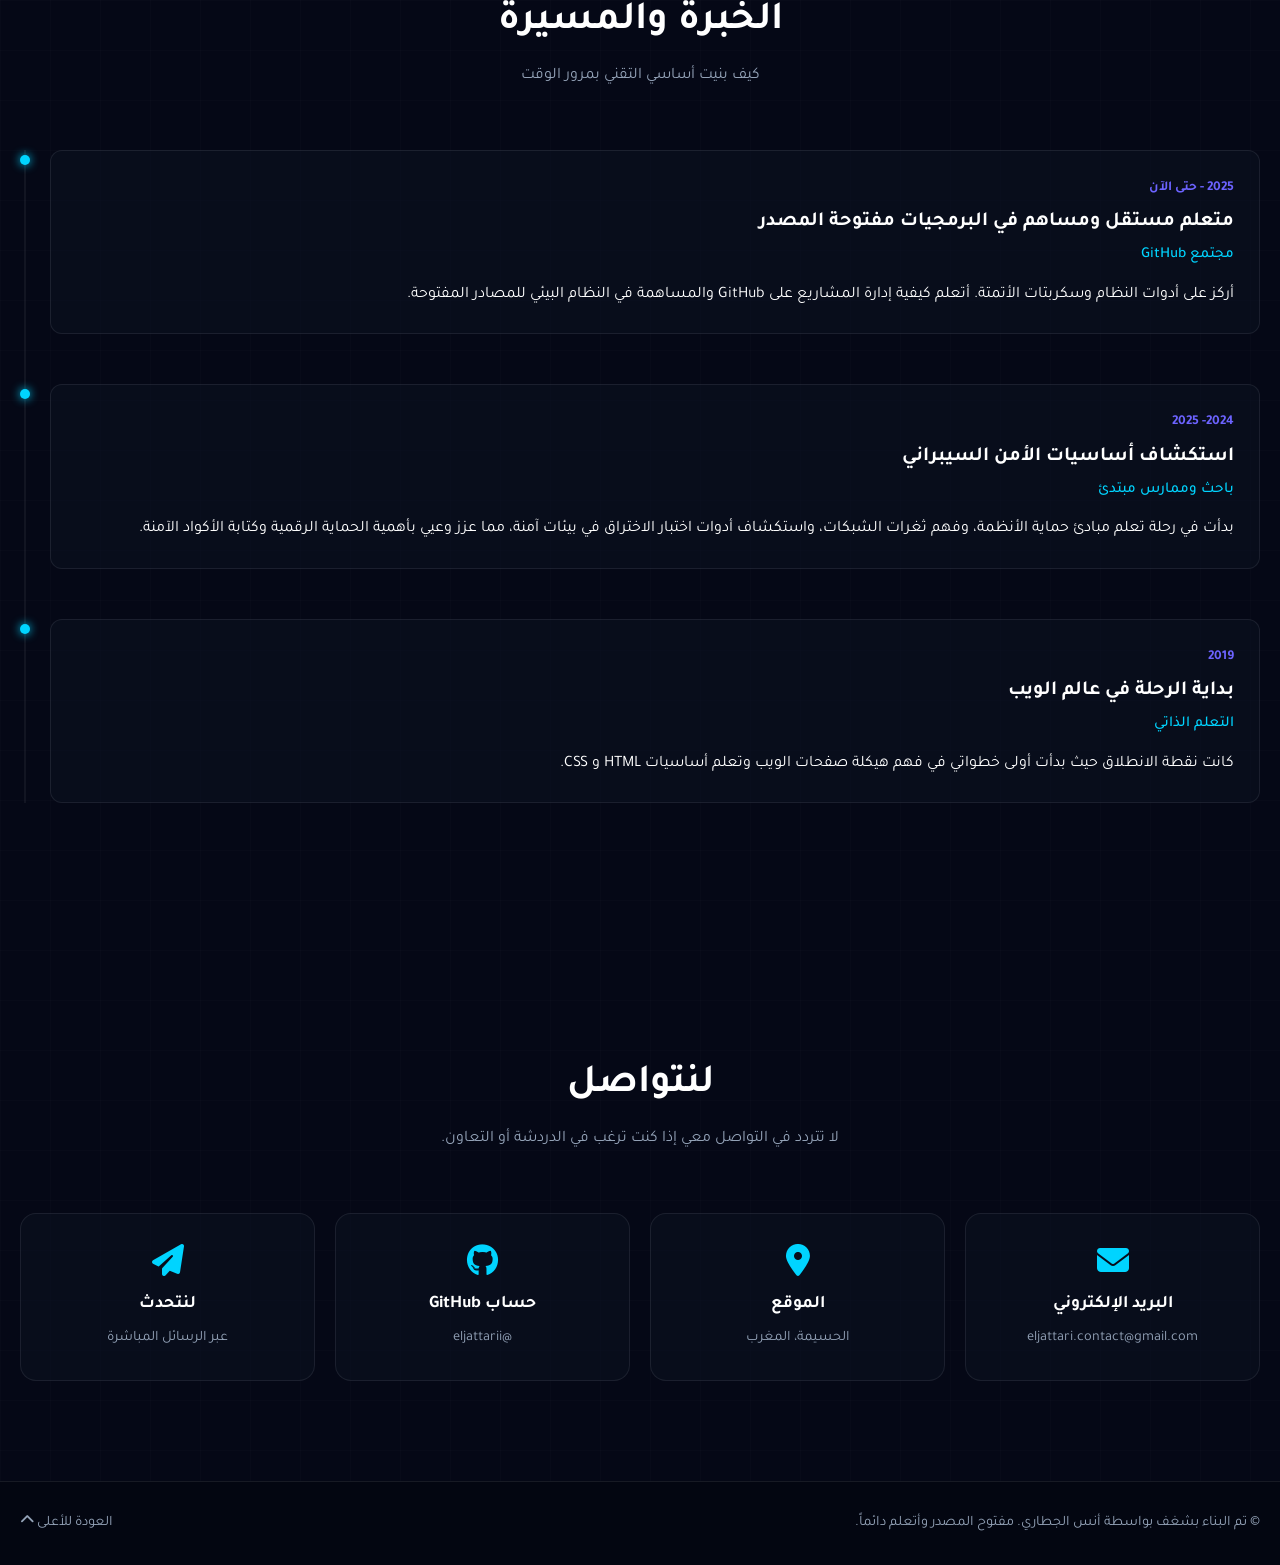
==== commit 614634de: "Update index_ar.html" ====
--- a/index_ar.html
+++ b/index_ar.html
@@ -57,7 +57,7 @@
             <div class="hero-image-container">
                 <div class="avatar-glow-ring"></div>
                 <div class="avatar-wrapper">
-                       <img src="Images/avatar.jpg" alt="Anas Eljattari"class="fallback-avatar">
+                       <img src="Images/avatar.webp" alt="Anass Eljattari"class="fallback-avatar">
                     </div>
                 <div class="floating-card card-1">
                     <i class="fab fa-linux text-blue"></i>
--- a/style.css
+++ b/style.css
@@ -1,4 +1,21 @@
 @import url('https://fonts.googleapis.com/css2?family=Tajawal:wght@300;400;700&display=swap');
+
+
+/* --- الحل الجذري لمنع التمرير الجانبي --- */
+html, body {
+    margin: 0;
+    padding: 0;
+    width: 100%;
+    /* هذا السطر هو الأهم: يمنع ظهور أي محتوى خارج عرض الشاشة */
+    overflow-x: hidden !important; 
+}
+
+/* هذا الكود يضمن أن حجم أي عنصر يحترم حدود الحاوية الخاصة به */
+* {
+    box-sizing: border-box !important;
+    /* يمنع أي عنصر من أن يكون أعرض من الشاشة */
+    max-width: 100vw !important; 
+}
 
 * {
     margin: 0;
@@ -30,6 +47,7 @@
     color: var(--text-primary);
     font-family: var(--font-main);
     overflow-x: hidden;
+    width:100vw;
     position: relative;
     line-height: 1.6;
 }
